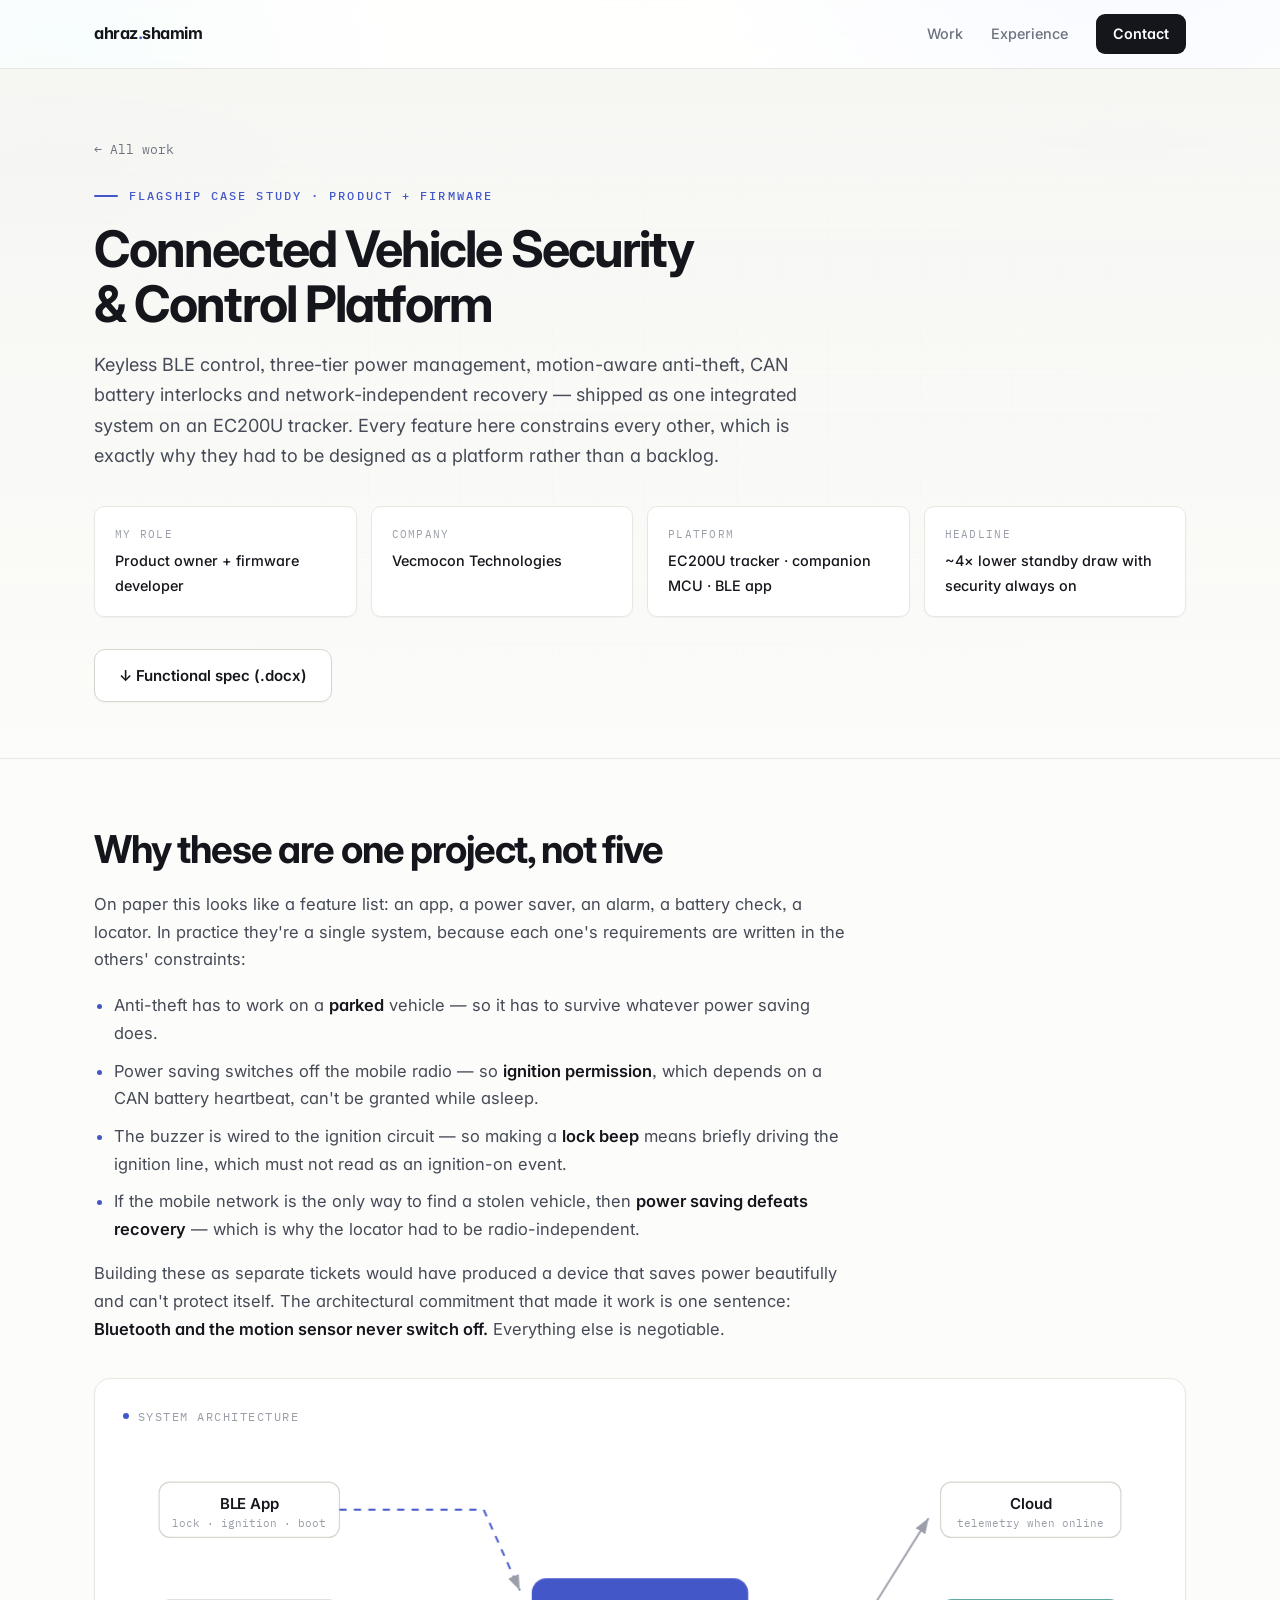
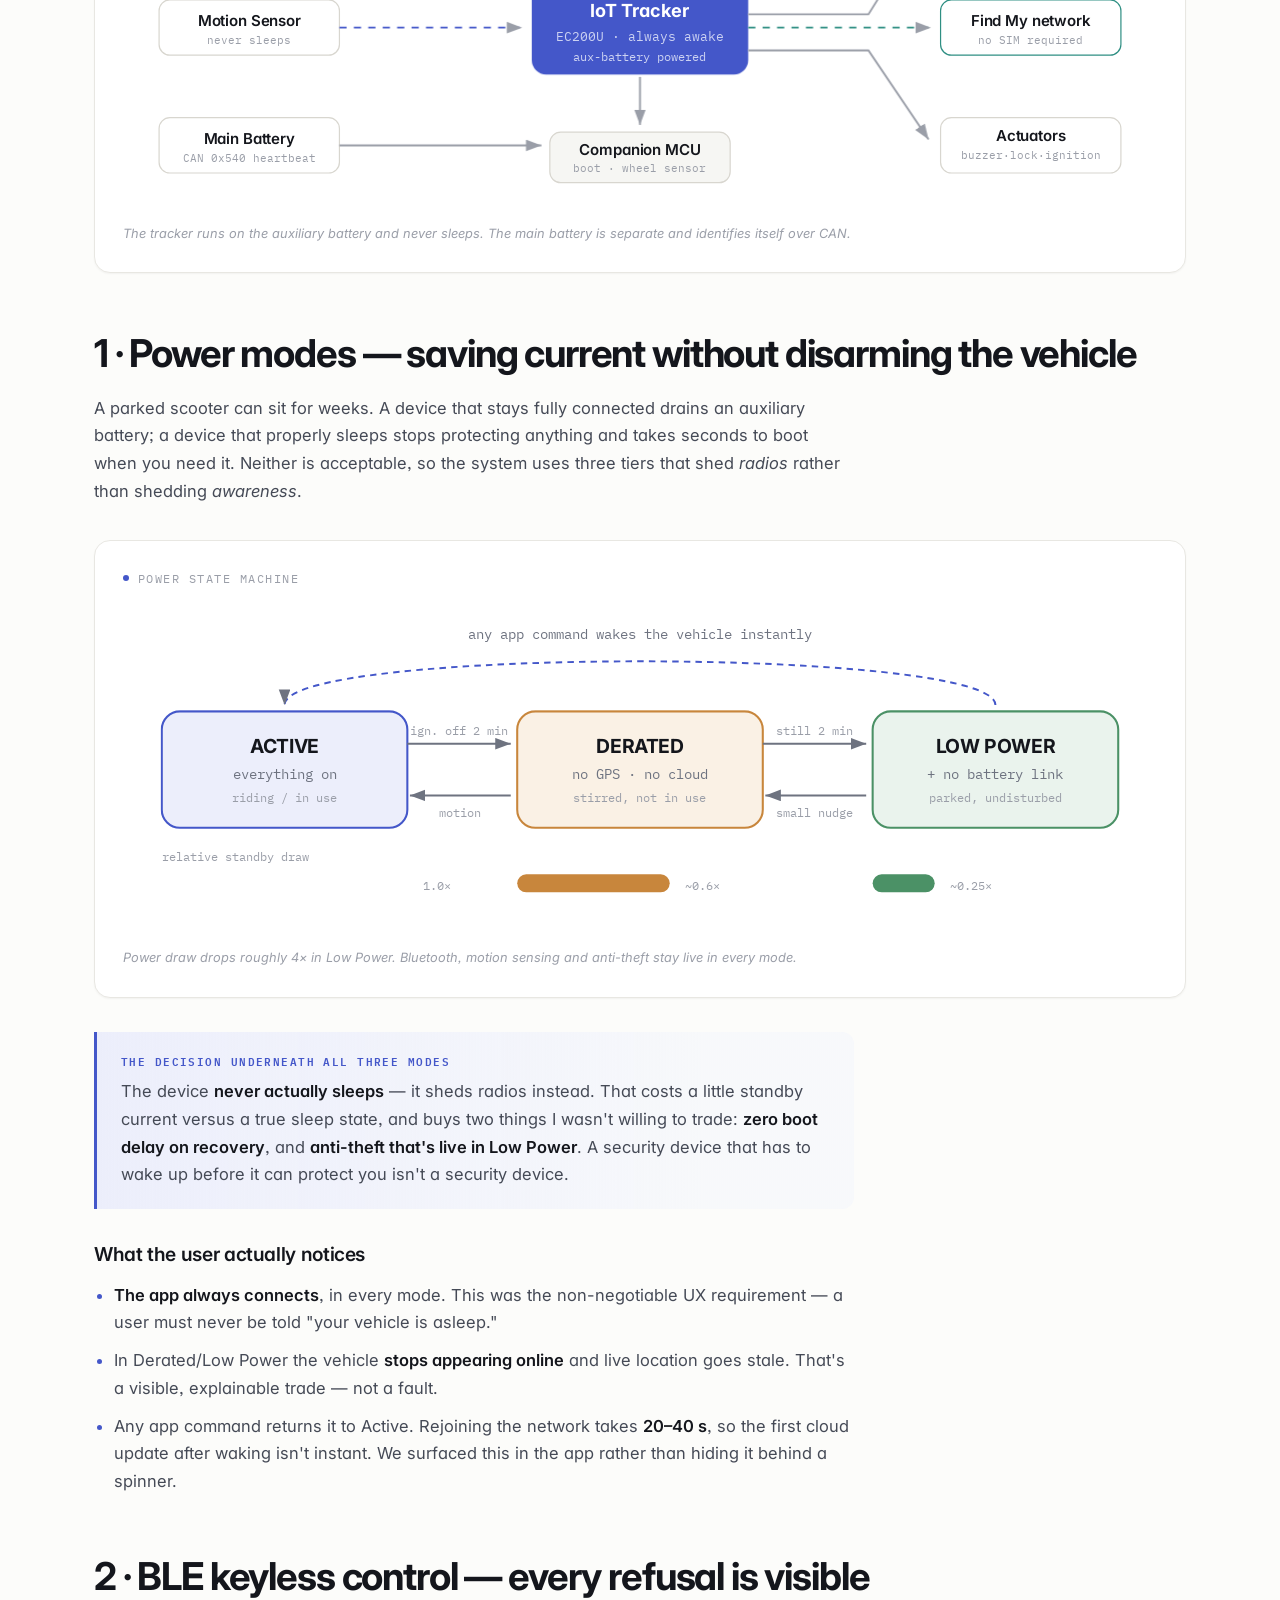
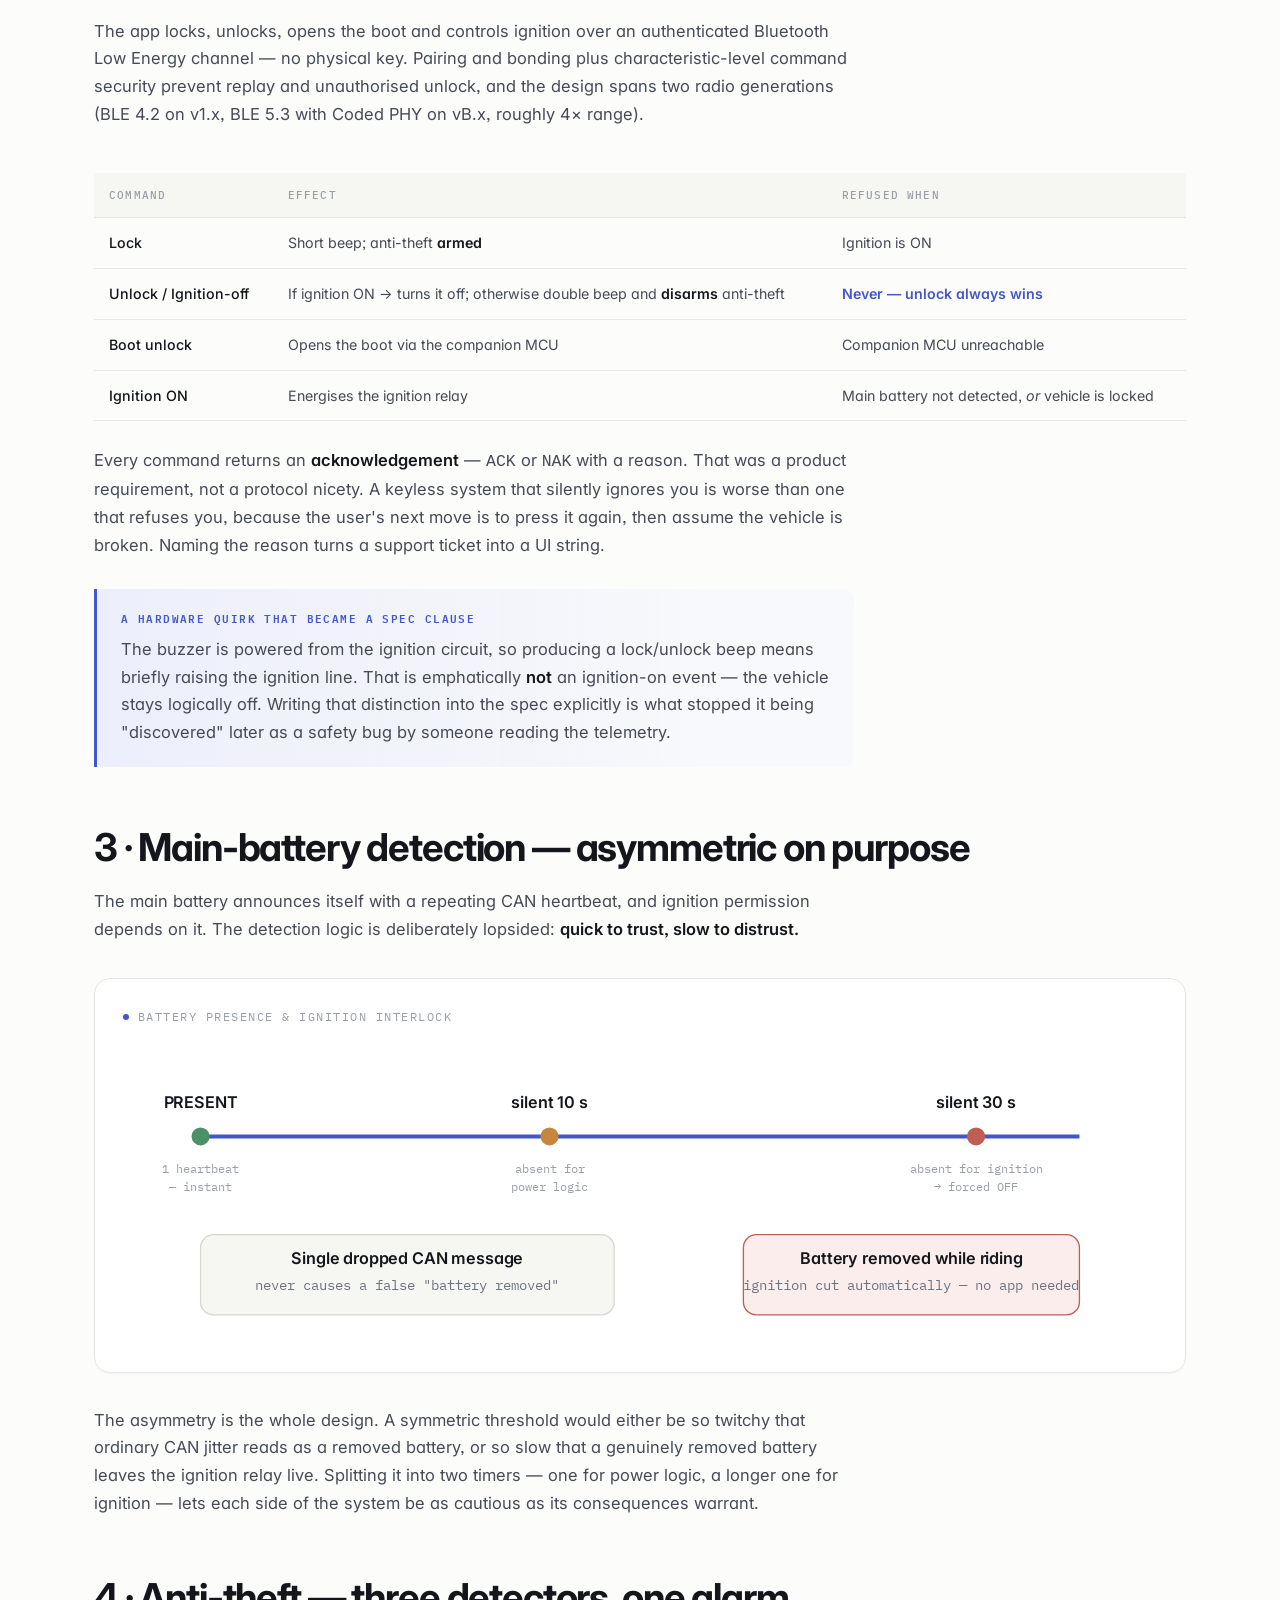
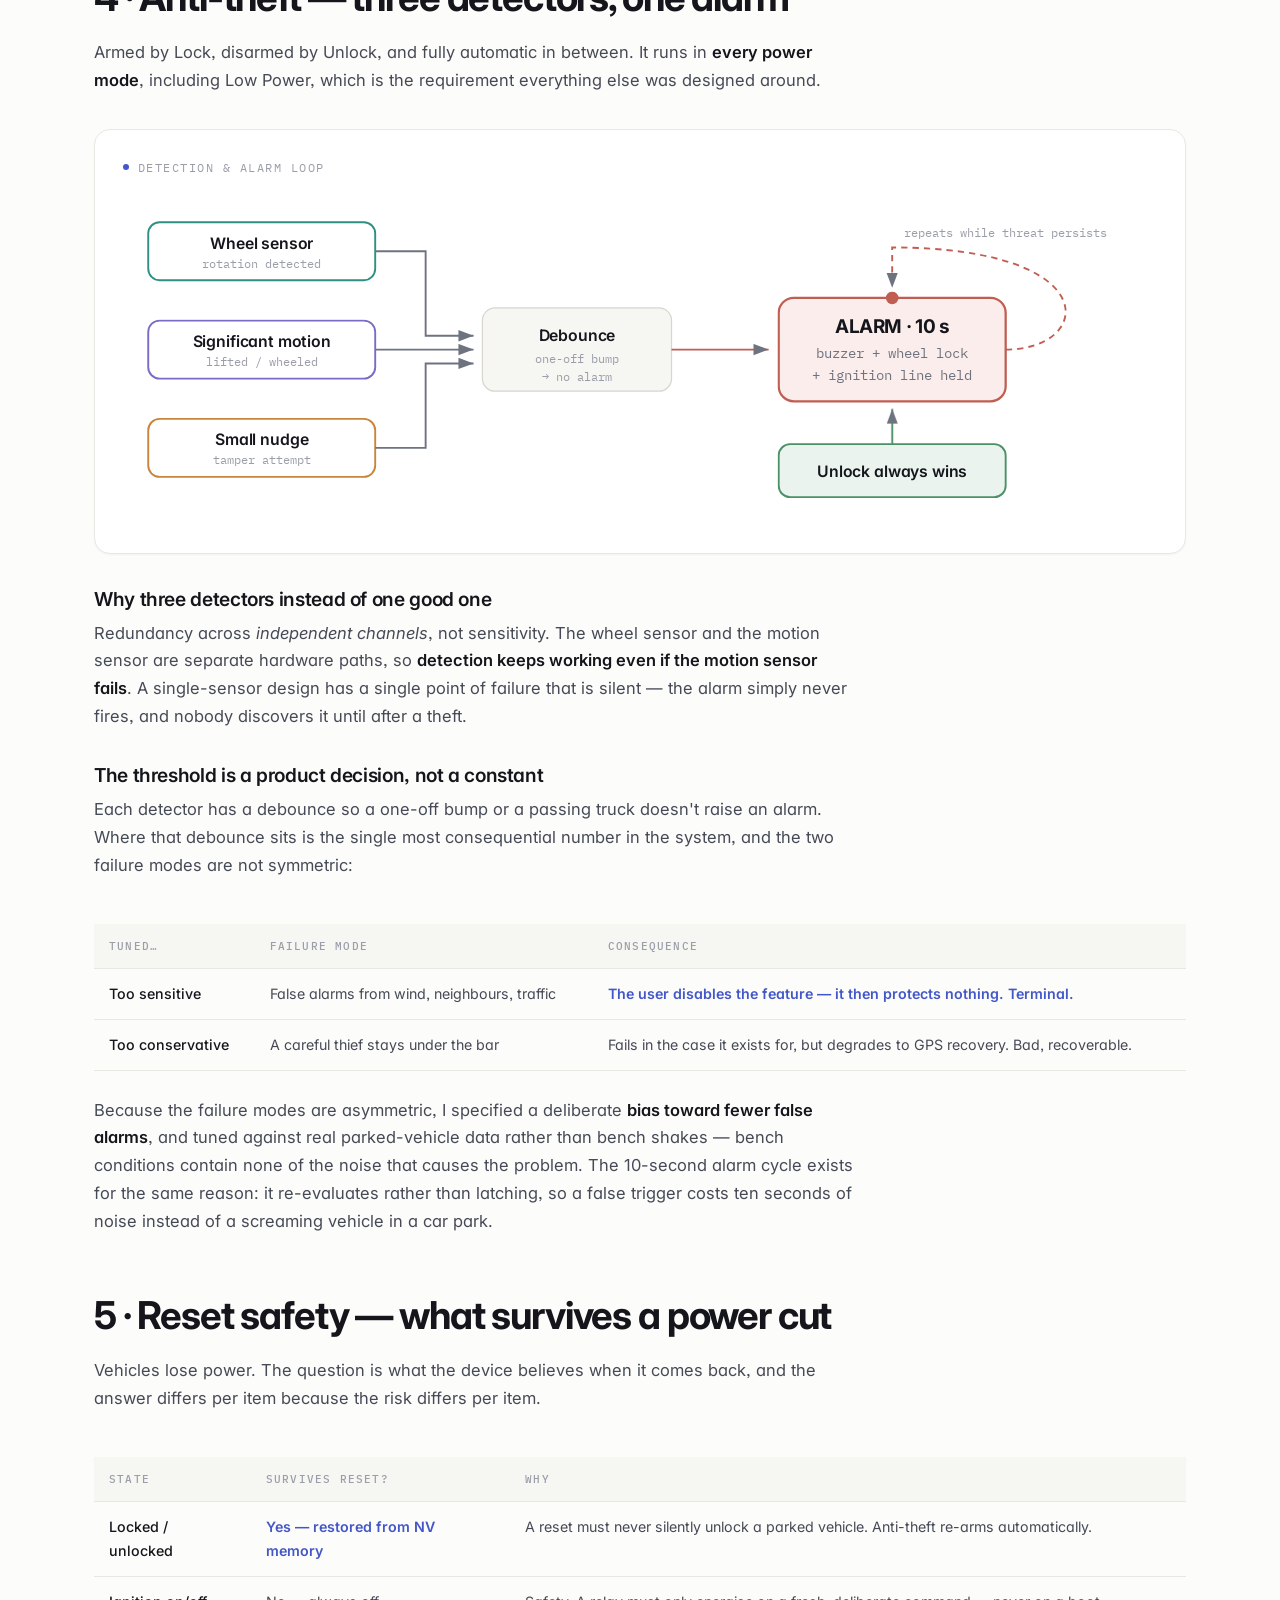
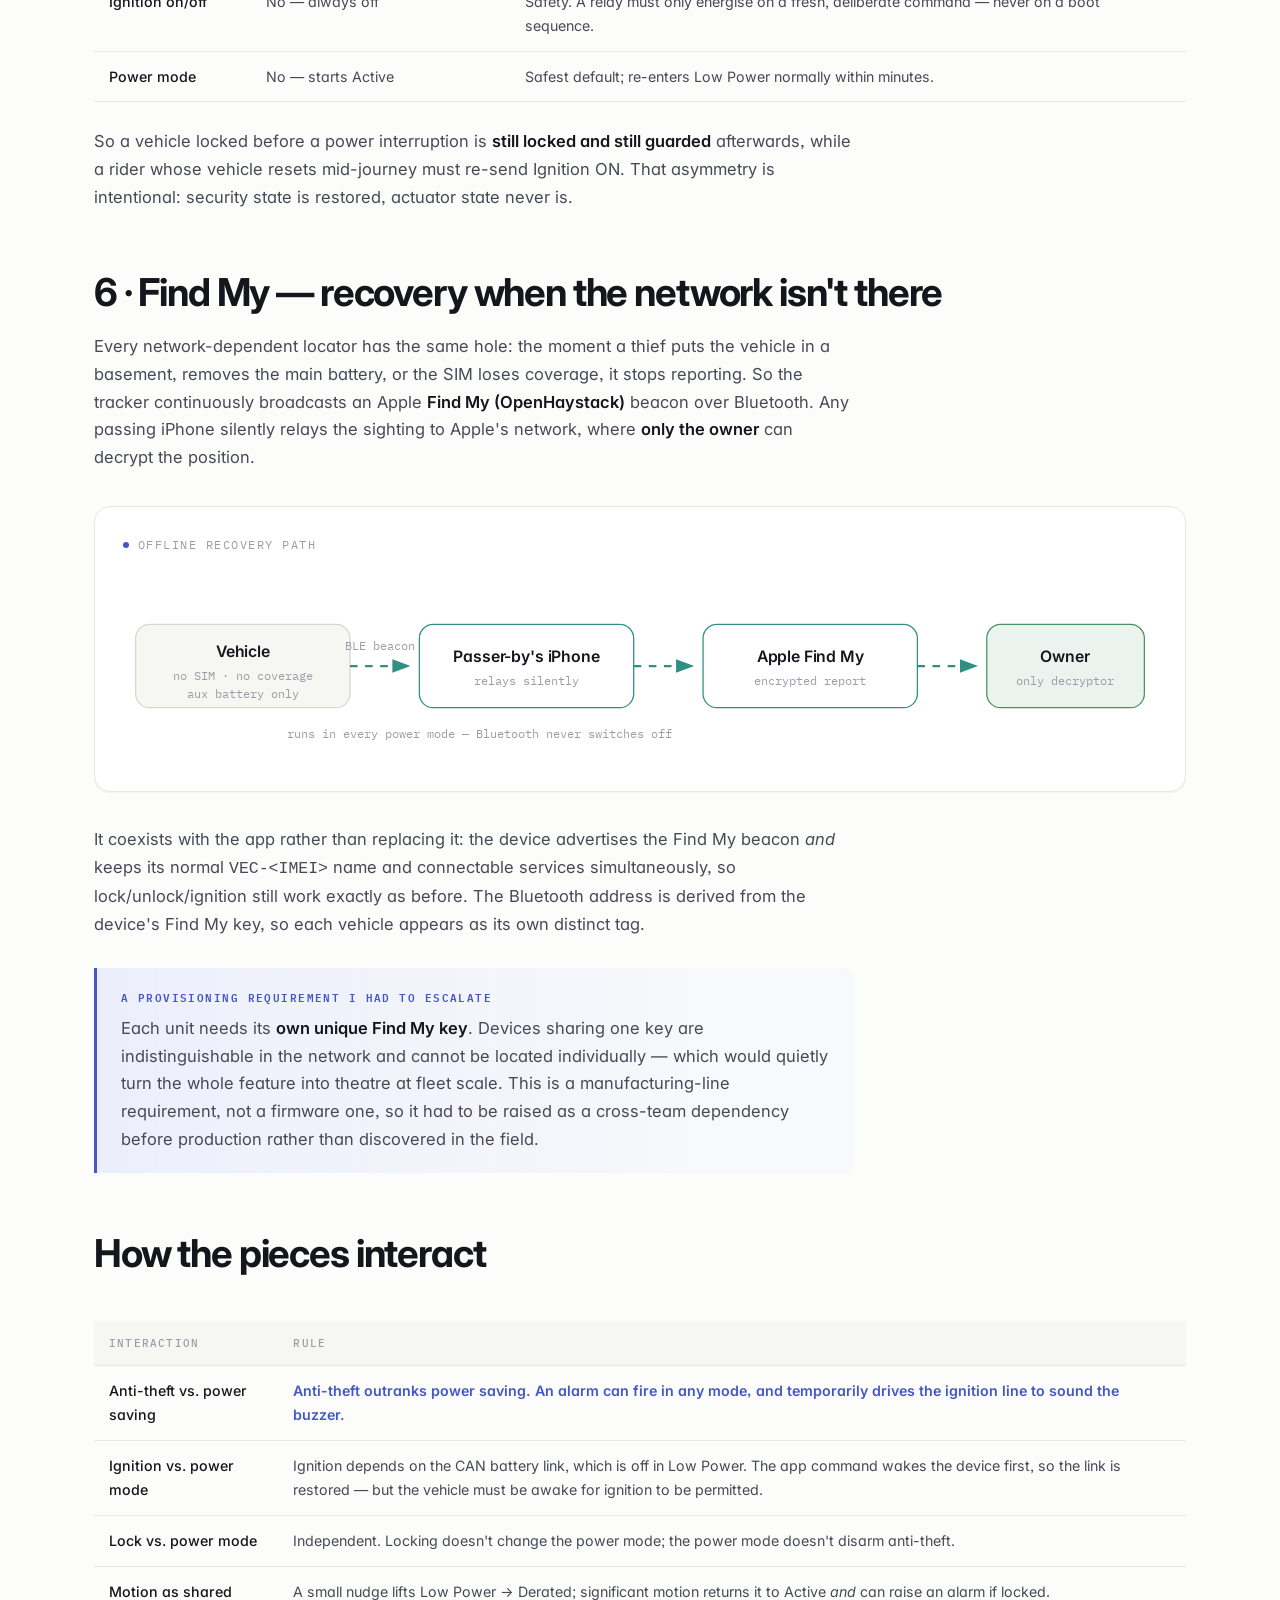
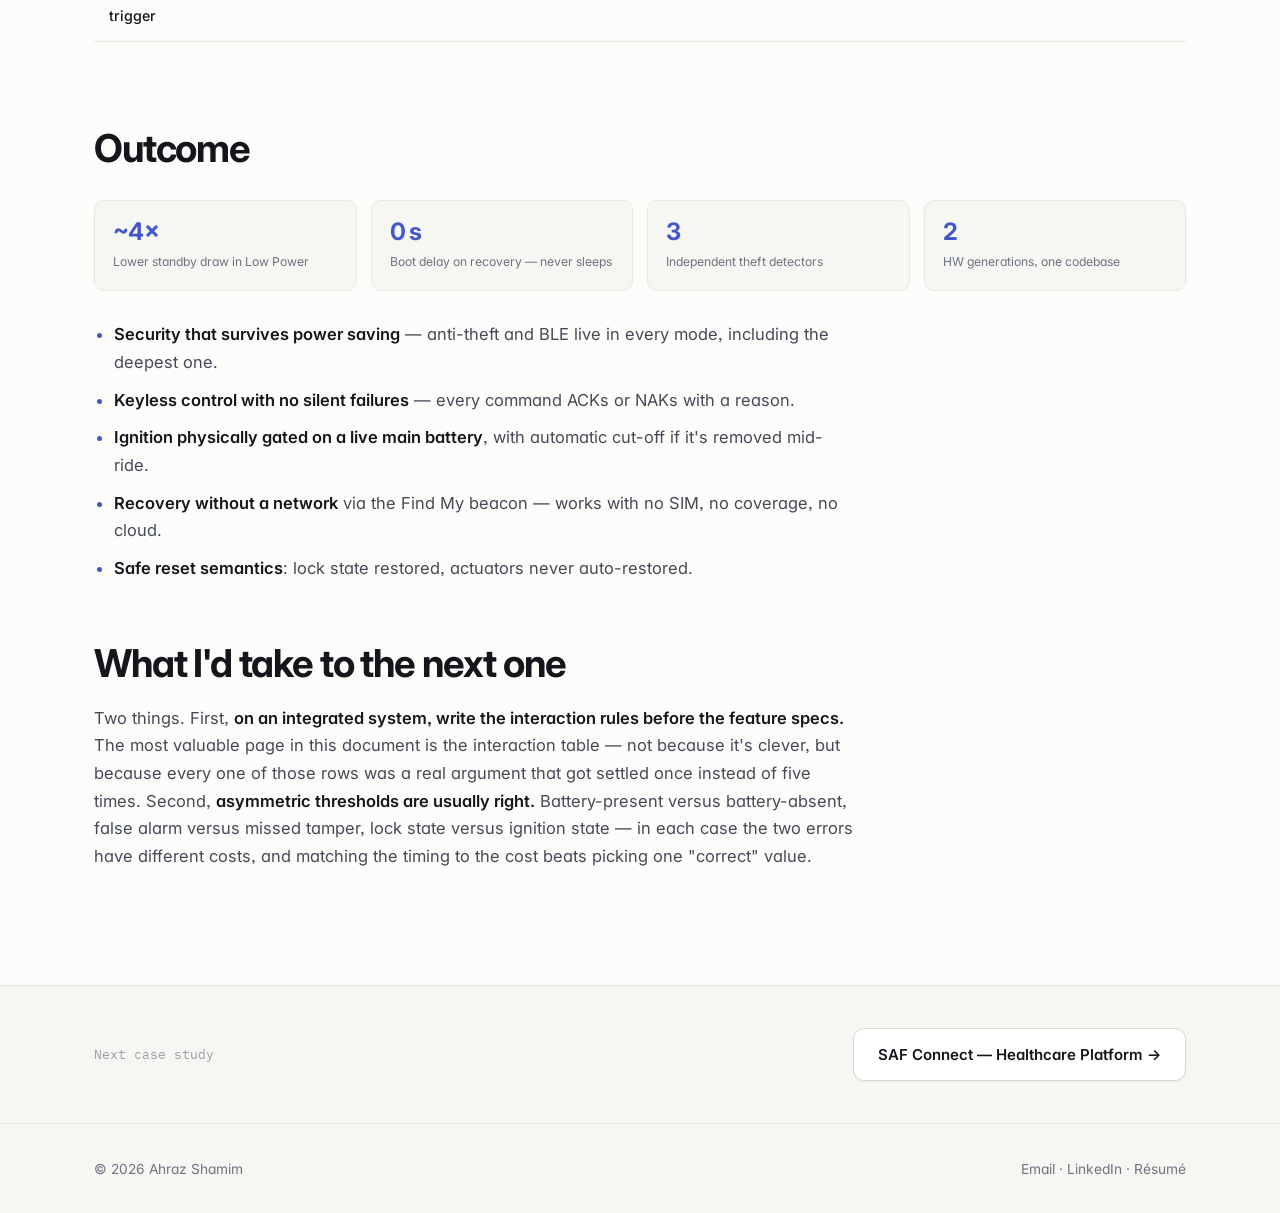
==== projects/anti-theft.html @ 759f8fb4 "Portfolio v1" ====
<!DOCTYPE html>
<html lang="en">
<head>
<meta charset="utf-8">
<title>Moved — Connected Vehicle Platform</title>
<meta name="robots" content="noindex">
<link rel="canonical" href="vehicle-platform.html">
<meta http-equiv="refresh" content="0; url=vehicle-platform.html">
<script>location.replace('vehicle-platform.html');</script>
</head>
<body>
<p>The anti-theft case study is now part of the
<a href="vehicle-platform.html">Connected Vehicle Security &amp; Control Platform</a> case study.</p>
</body>
</html>
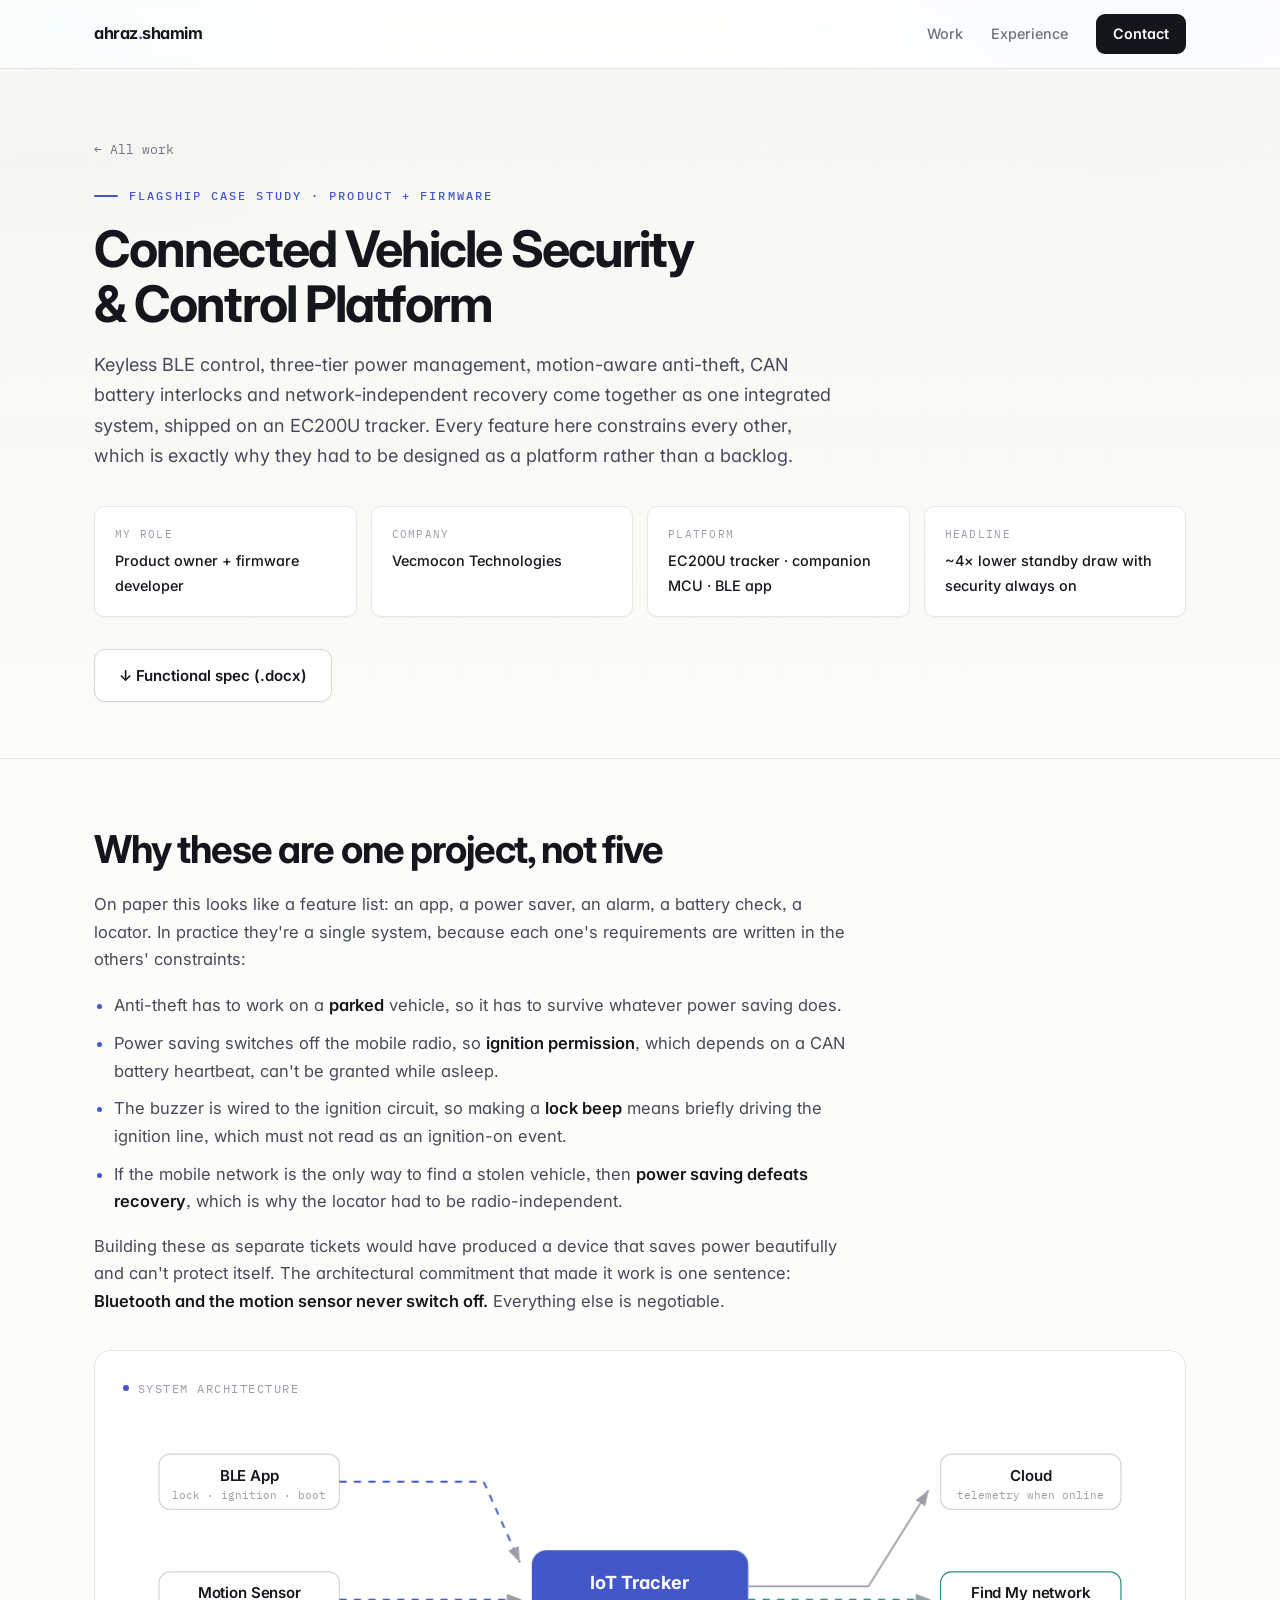
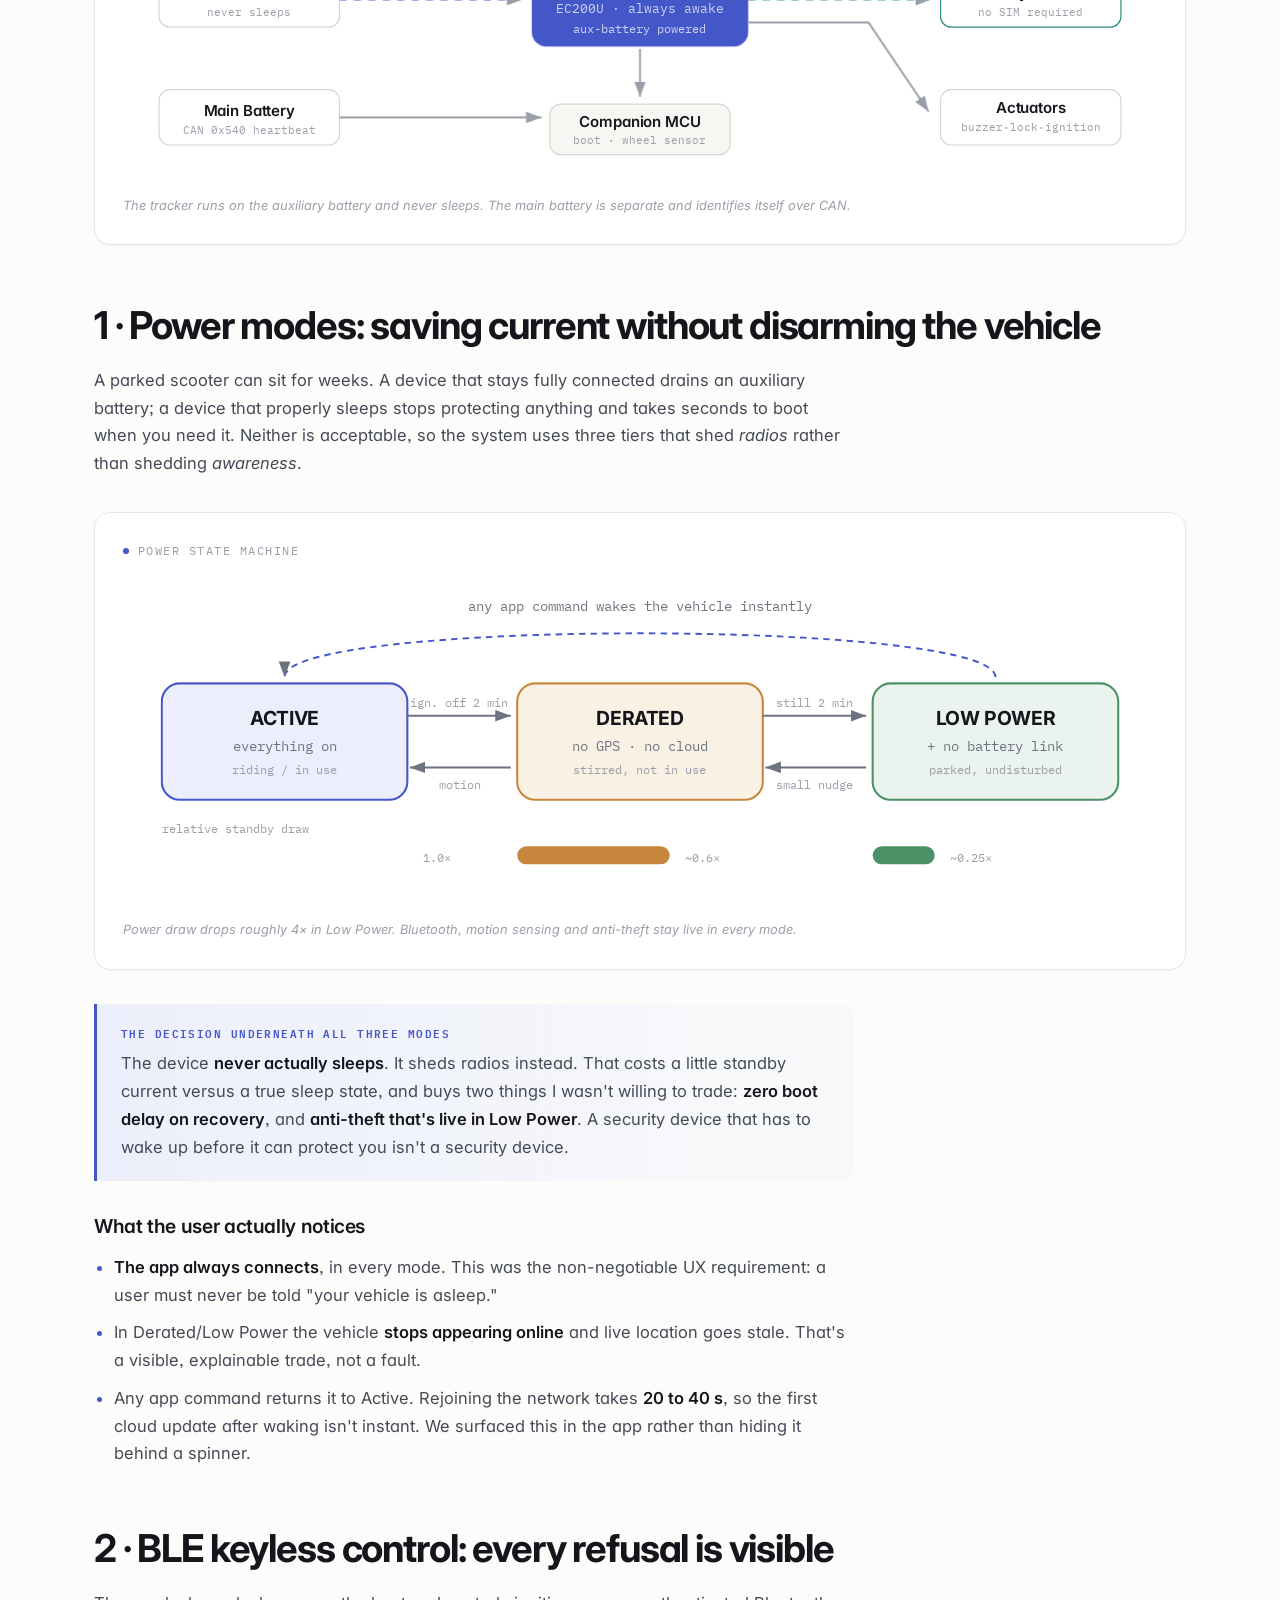
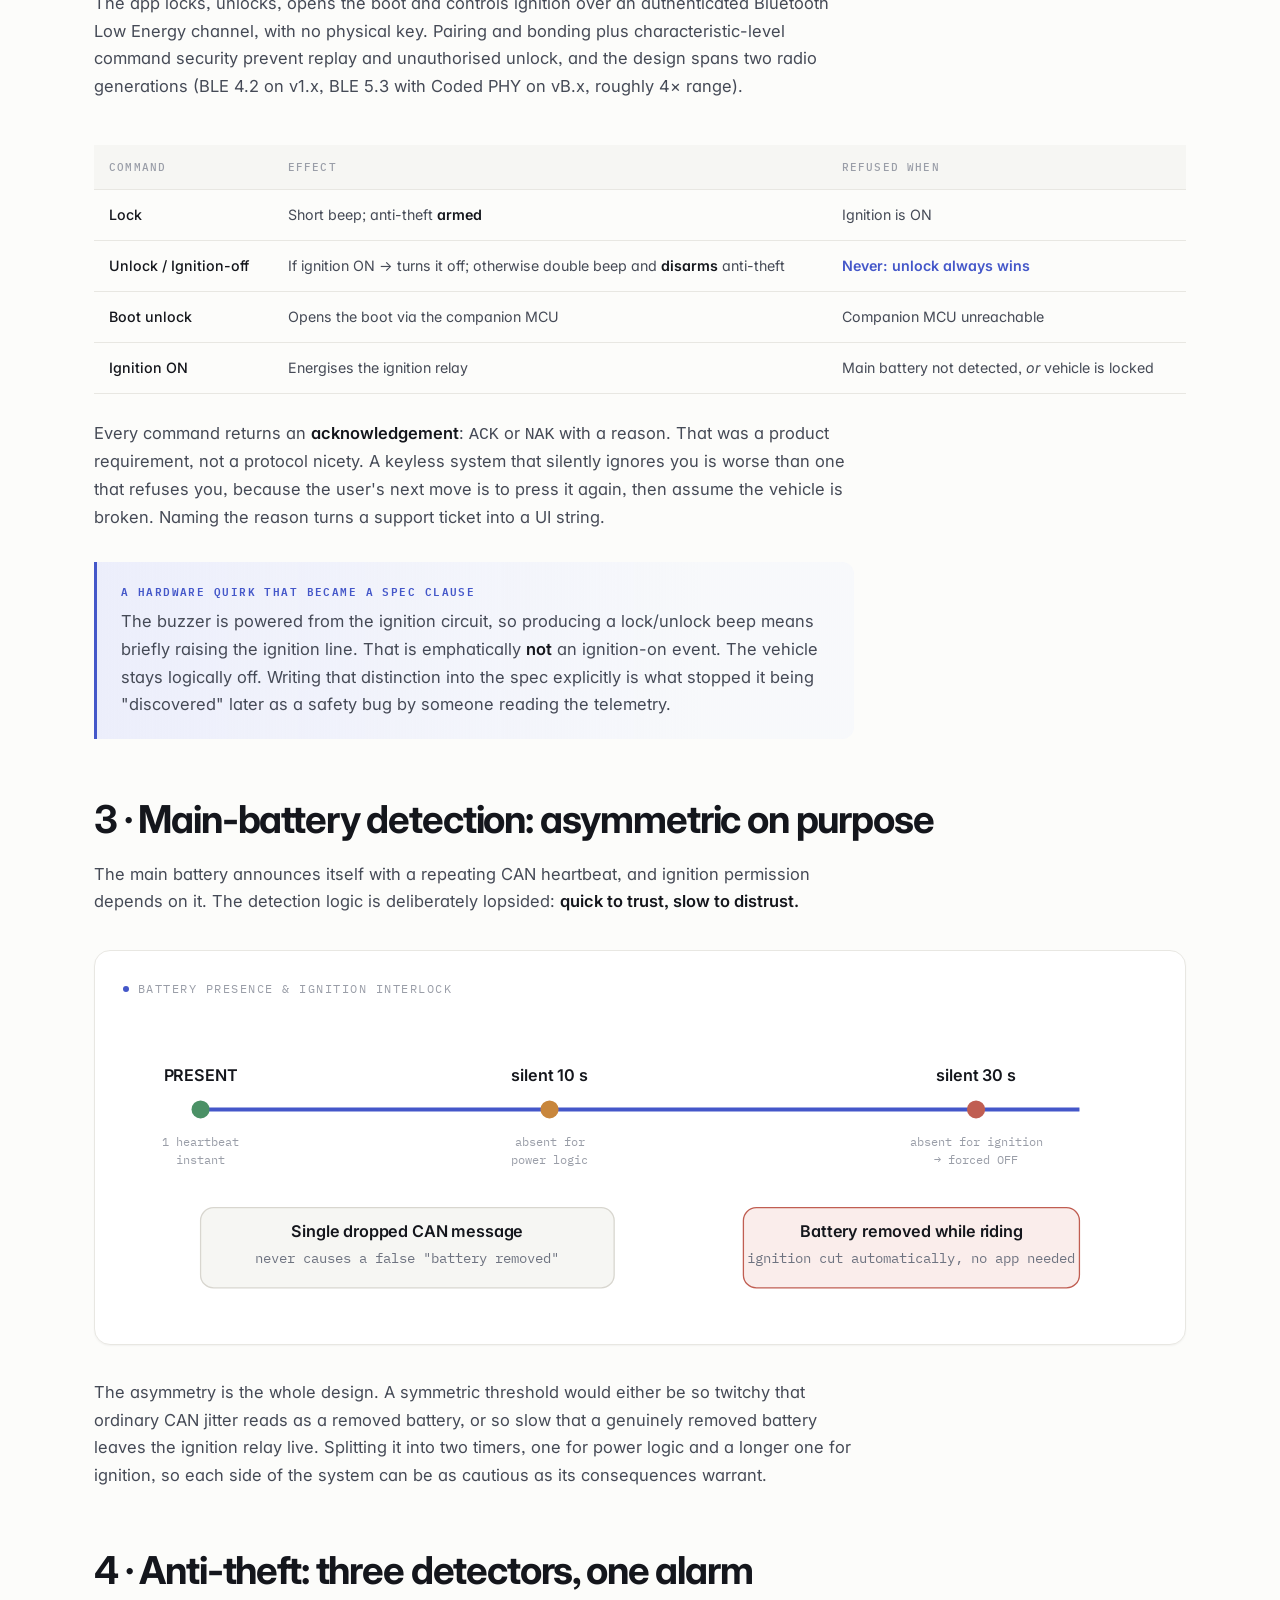
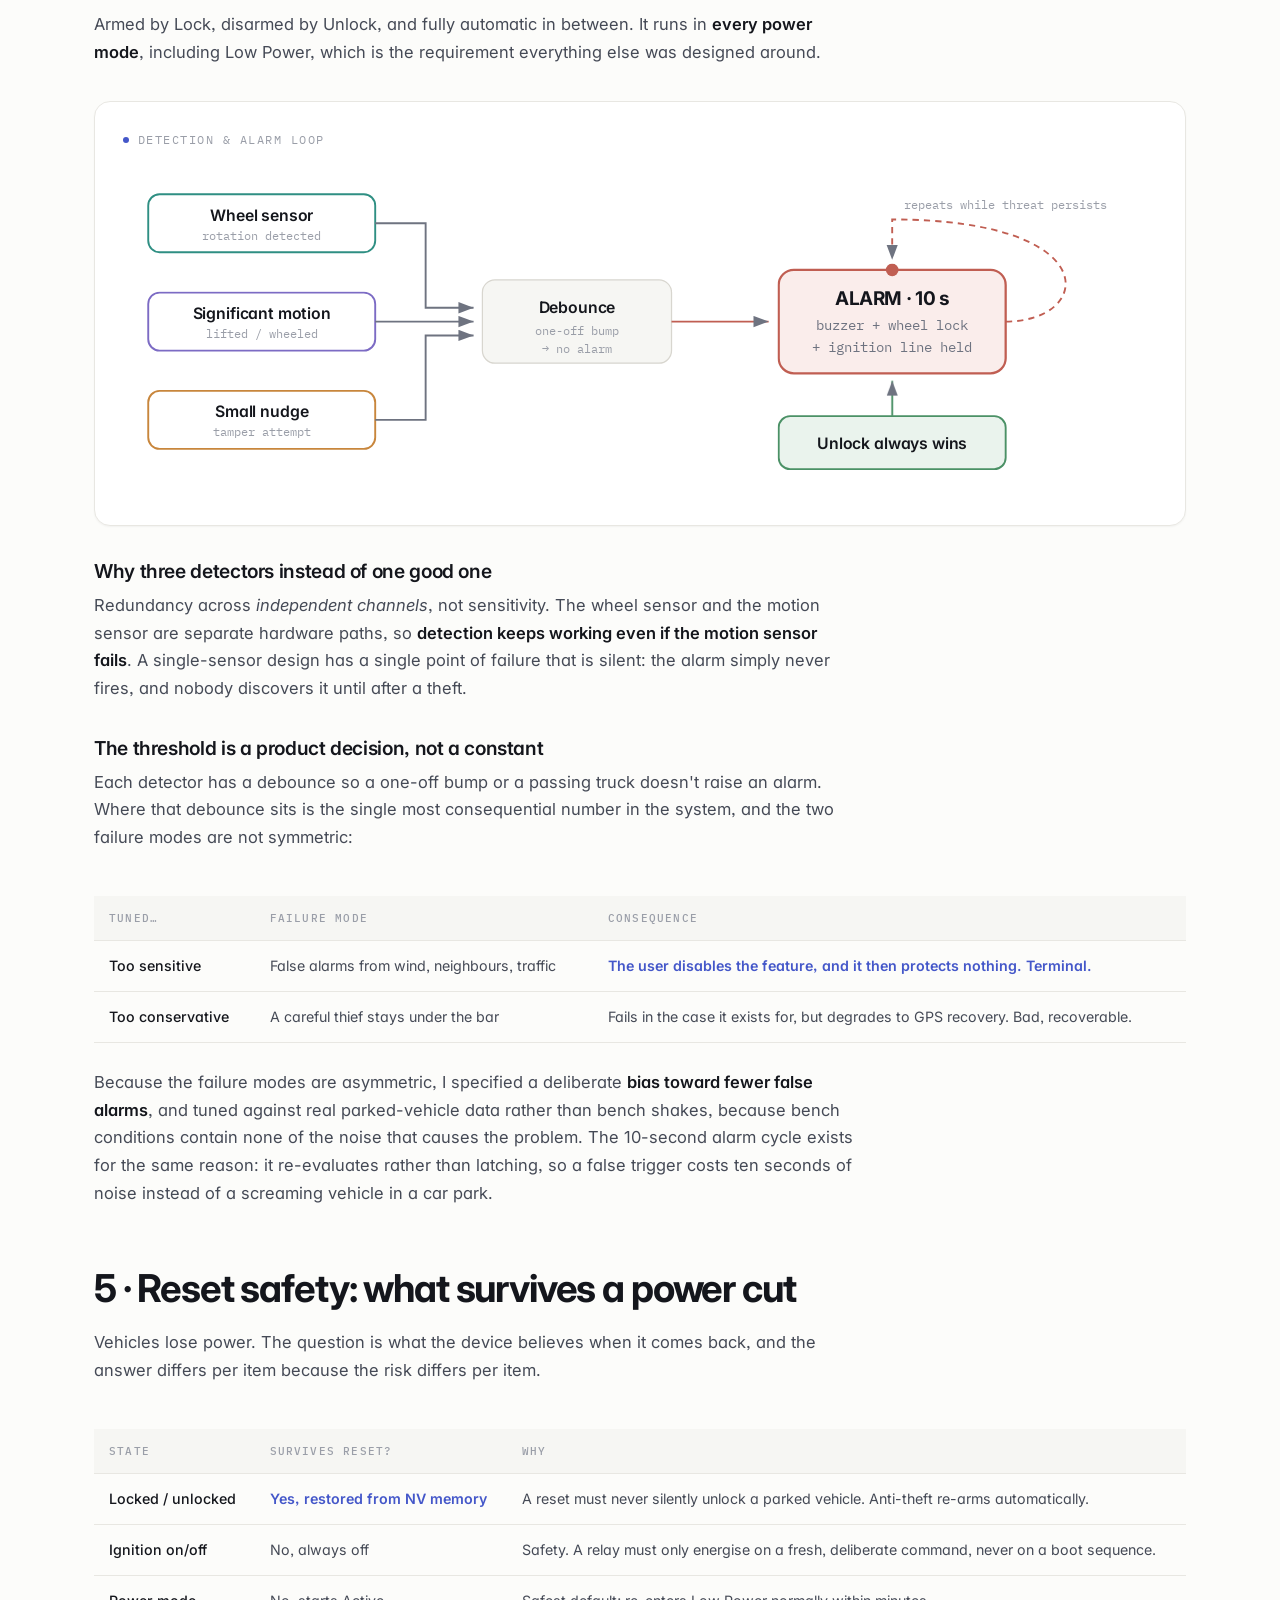
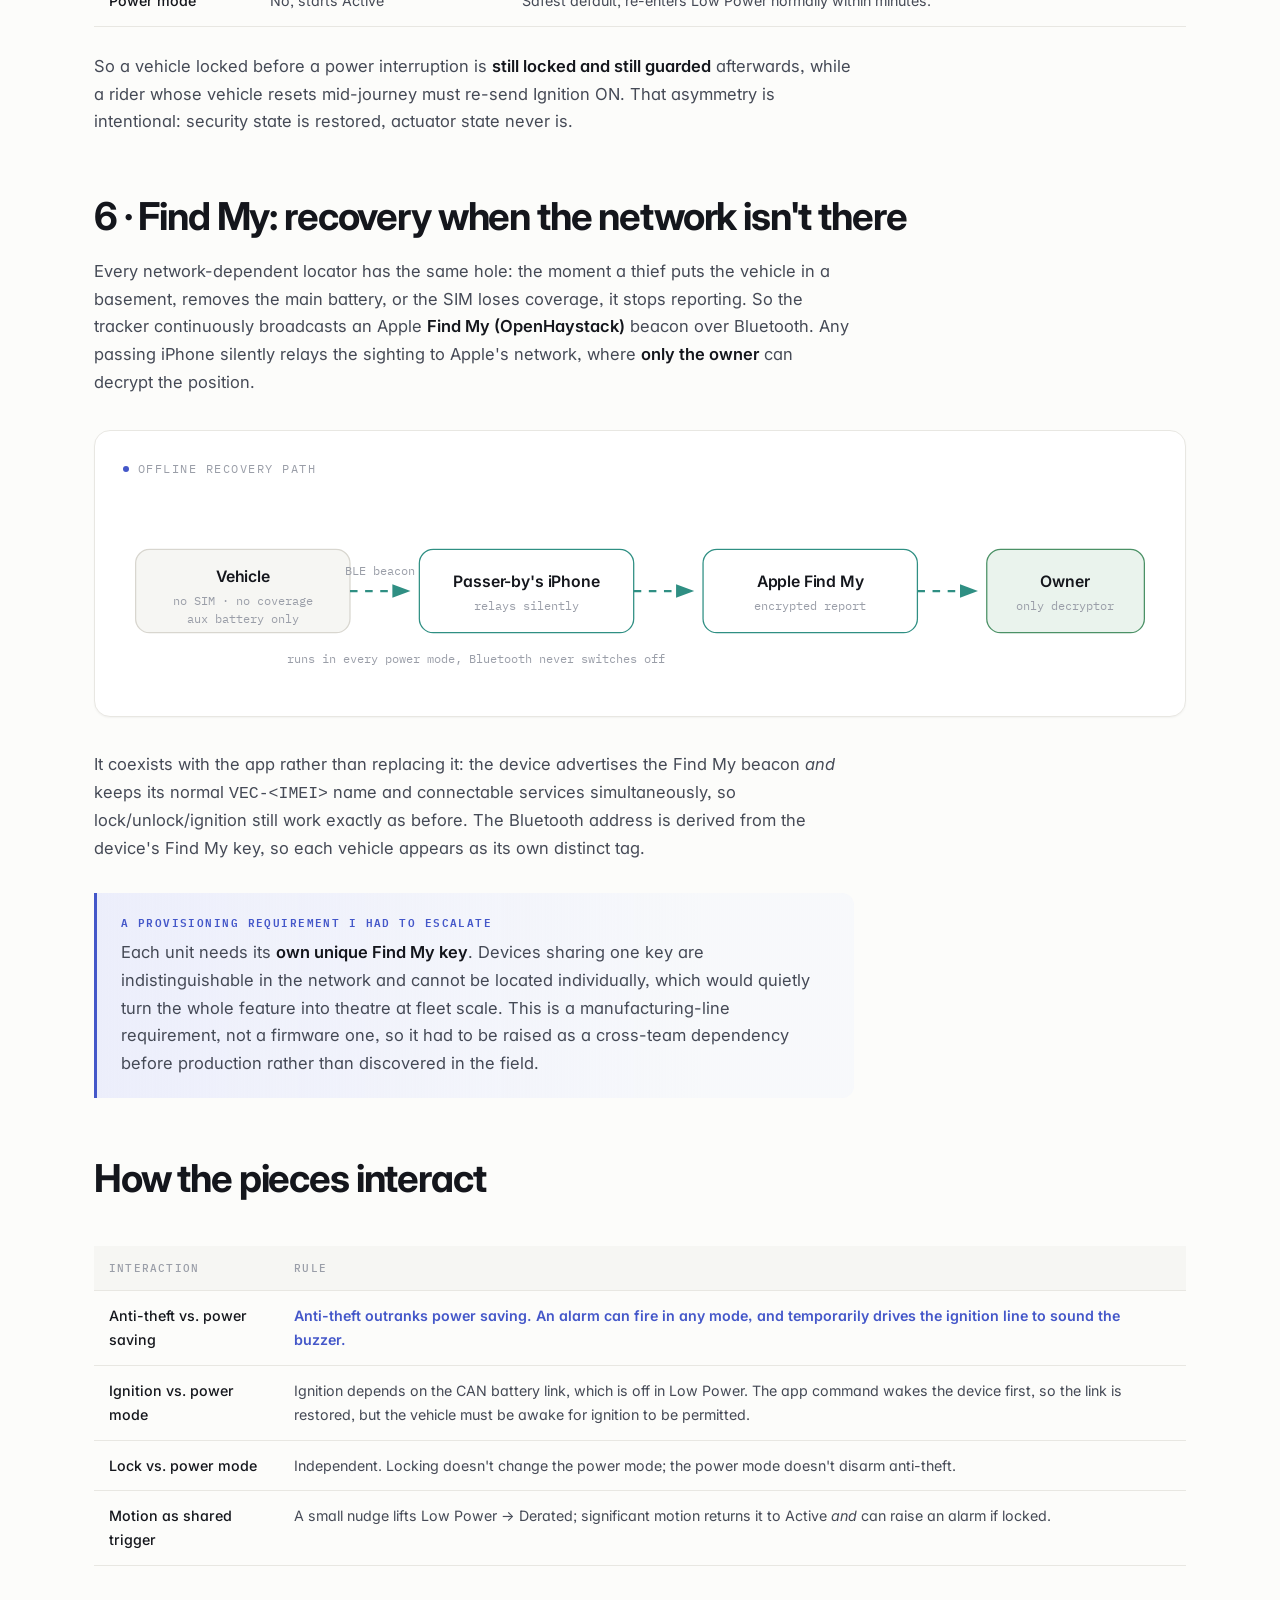
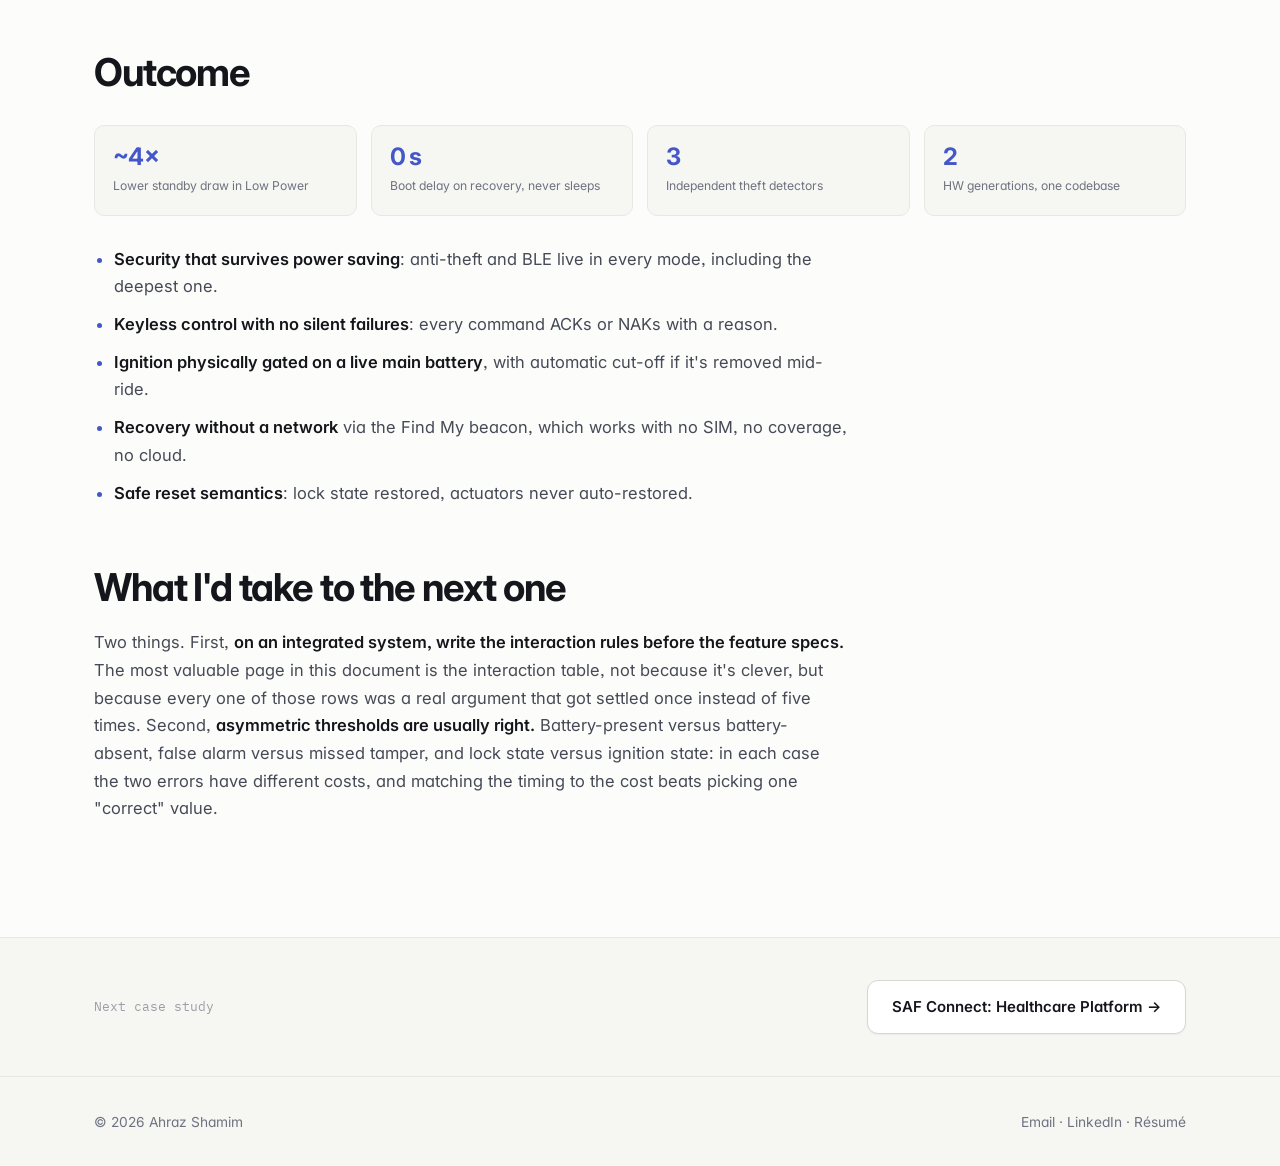
==== commit d072d09c: "fix: simplified language and remove unnecessary content" ====
--- a/projects/anti-theft.html
+++ b/projects/anti-theft.html
@@ -2,7 +2,7 @@
 <html lang="en">
 <head>
 <meta charset="utf-8">
-<title>Moved — Connected Vehicle Platform</title>
+<title>Moved: Connected Vehicle Platform</title>
 <meta name="robots" content="noindex">
 <link rel="canonical" href="vehicle-platform.html">
 <meta http-equiv="refresh" content="0; url=vehicle-platform.html">
